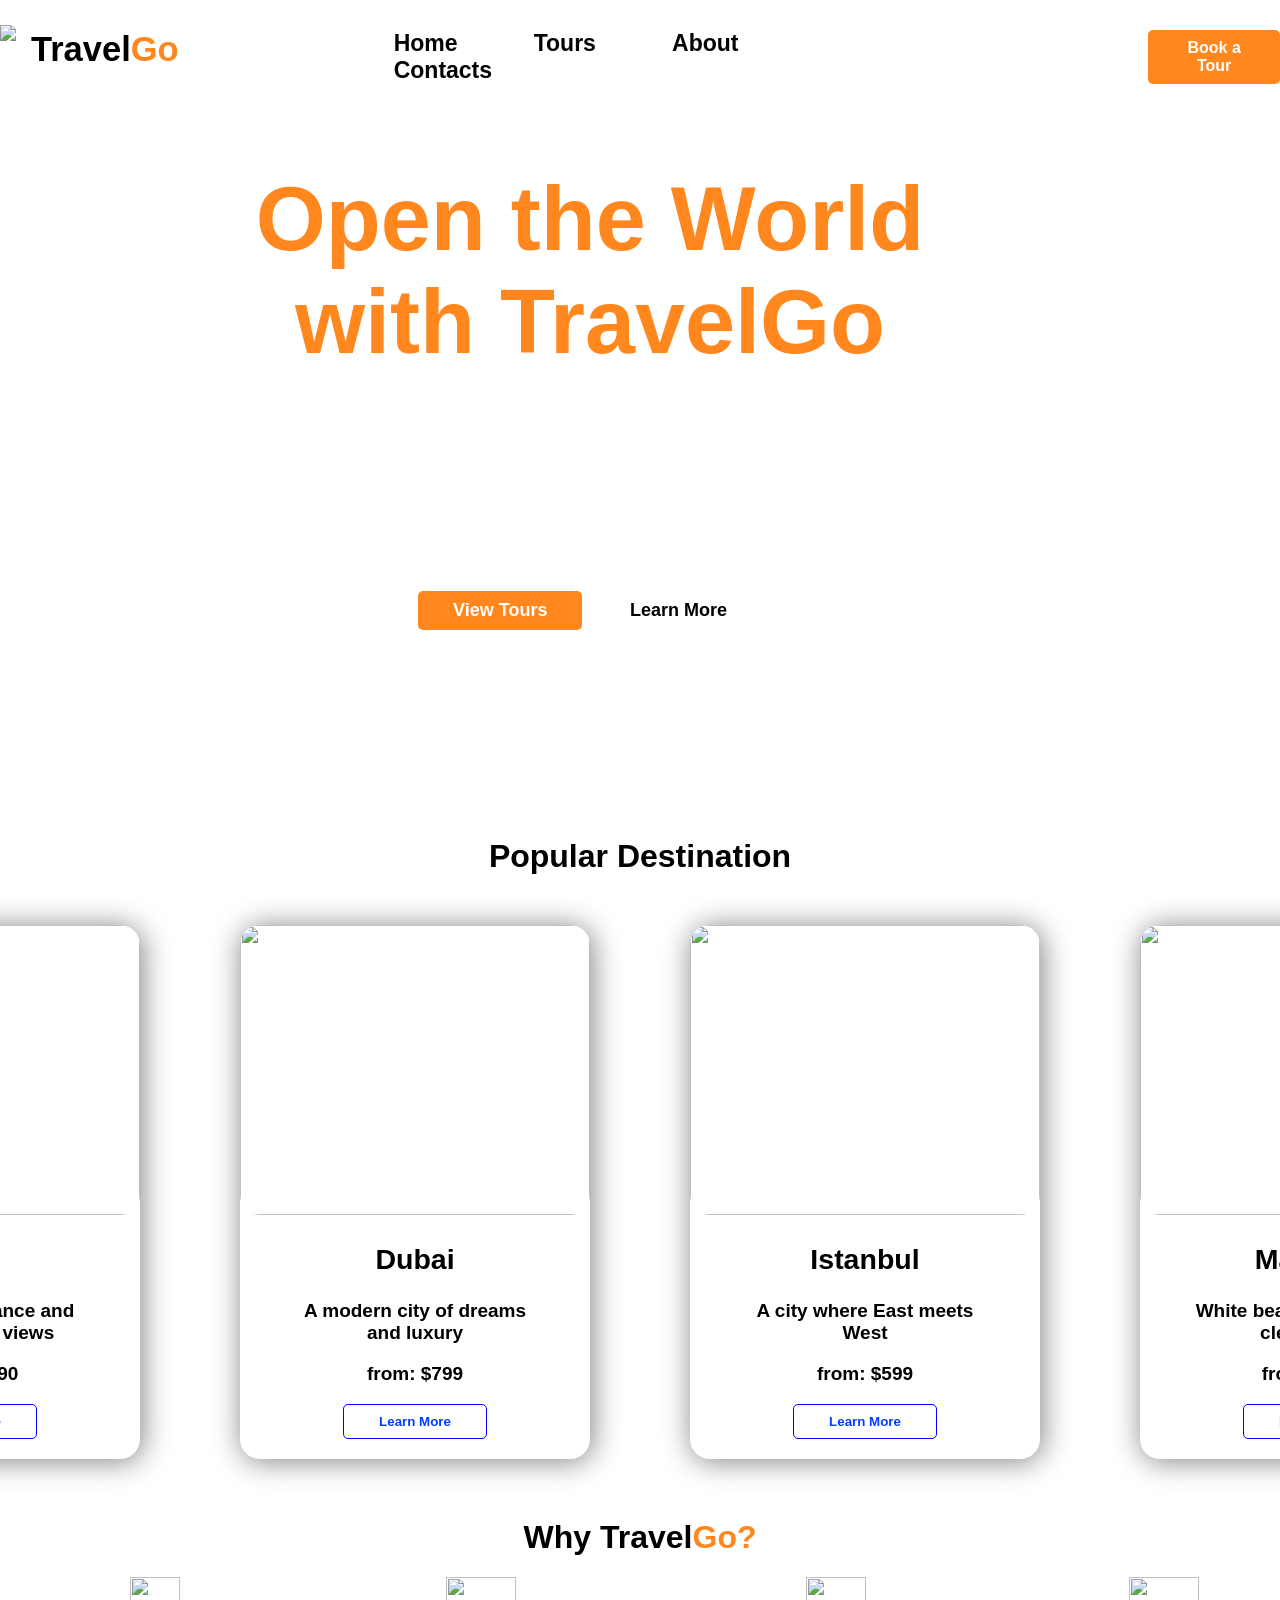
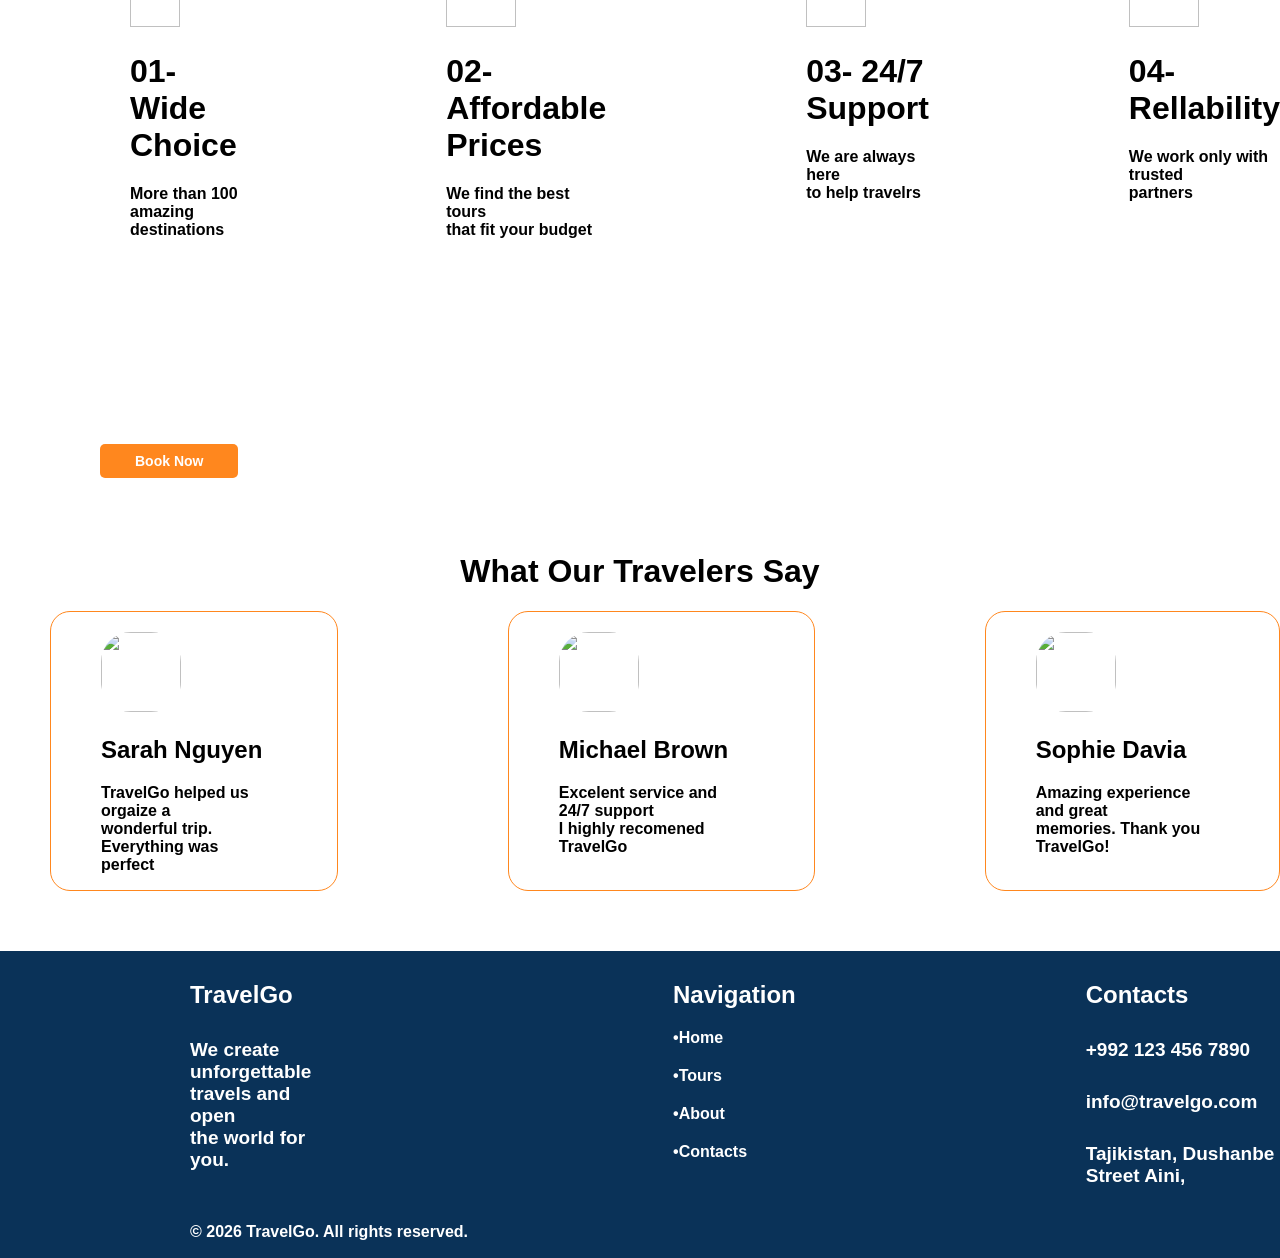
==== index.html @ 891a446d "Add files via upload" ====
<!DOCTYPE html>
<html lang="en">
<head>
    <meta charset="UTF-8">
    <meta name="viewport" content="width=device-width, initial-scale=1.0">
    <title>TravelGo</title>
    <link rel="stylesheet" href="style.css">
</head>
<body>
 <header>
     <div class="div1">
    <img src="images23/1-1.webp" width="40px"> 
    </div>
  <a href="index.html">
   <h2>Travel<span>Go</span></h2>
  </a>
  <div class="div2">
   <a href="index.html">Home</a>
   <a href="tours.html">Tours</a>
   <a href="about.html">About</a>
   <a href="contacts.html">Contacts</a>
   </div>
   <div>
    <a href="contacts.html">
 <button style="color: white;">Book a Tour</button>
</a>
</div>
 </header>
 <main>
  <div class="hero">
    
      <h1>Open the World<br> with Travel<span>Go</span></h1>
      <p>Lorem ipsum dolor sit amet consectetur,<br> adipisicingsit amet consesit<br> amet consectetur, adipisicingctetur,<br> adipisicing elit. In ut ei</p>
   <a href="tours.html">
      <button class="b1">View Tours</button>
    </a>
      <a href="about.html">
  <button class="b2">Learn More</button>
</a>
  </div>
 </main>
 <h1 style="text-align: center;">Popular Destination</h1>
 <div class="main1">
<div>
  <img src="images23/istockphoto-2211711751-612x612.jpg" >
  <h2>Paris</h2>
  <p>The city of romance and<br>unforgettable views</p>
  <p>from: $6590</p>
  <a href="tour.html">
  <button>Learn More</button>
  </a>
</div>
<div>
  <img src="images23/Burj_Khalifa_Tower.webp" >
  <h2>Dubai</h2>
  <p>A modern city of dreams<br>and luxury</p>
  <p>from: $799</p>
  <a href="tour.html">
  <button>Learn More</button>
  </a>
</div>
<div>
  <img src="images23/m_Istanbul_tv_destination_img_1_l_667_1000.avif" >
  <h2>Istanbul</h2>
  <p>A city where East meets<br>West</p>
  <p>from: $599</p>
  <a href="tour.html">
  <button>Learn More</button>
  </a>
</div>
<div>
  <img src="images23/Bodu-1170x878.jpg" >
  <h2>Maldives</h2>
  <p>White beaches and crystal<br>clear waters</p>
  <p>from: $1099</p>
  <a href="tour.html">
  <button>Learn More</button>
  </a>
</div>
 </div>
 <h1 style="text-align: center;">Why Travel<span>Go?</span></h1>
 <div class="card">
  <div>
    <img src="images23/af.webp" width="50px" height="50px">
  <h1>01- Wide Choice</h1>
  <p>More than 100 amazing<br> destinations</p>
  </div>
    <div>
    <img src="images23/price.webp" width="70px" height="50px">
  <h1>02- Affordable Prices</h1>
  <p>We find the best tours<br>that fit your budget</p>
  </div>
      <div>
    <img src="images23/headset.jpg" width="60px" height="50px">
  <h1>03- 24/7 Support</h1>
  <p>We are always here<br>to help travelrs</p>
  </div>
      <div>
    <img src="images23/zkkB8IIy.svg" width="70px" height="50px">
  <h1>04- Rellability</h1>
  <p>We work only with trusted<br>partners</p>
  </div>
 </div>
 <div class="div4">
  <h2>Dubai Tour</h2>
  <p>7 days / 6nights</p>
  <p>From $799</p>
  <button>Book Now</button>
 </div>
 <h1  style="text-align: center;">What Our Travelers Say</h1>
 <main class="people"> 
           <div class="per">
              <div>
              <img src="images23/front-view-business-woman-suit_23-2148603018.avif" width="80px" height="80px">
              <h2>Sarah Nguyen</h2>
              </div>
              <p>TravelGo helped us orgaize a<br>wonderful trip. Everything was<br>perfect</p>
           </div>
              <div  class="per">
              <div>
              <img src="images23/18ea5802-d34e-4fbb-91e2-99baebb2eac9_medium.webp" width="80px" height="80px">
              <h2>Michael Brown</h2>
              </div>
              <p>Excelent service and 24/7 support<br>I highly recomened TravelGo</p>
           </div>
              <div  class="per">
              <div>
              <img src="images23/hero-professional-headshot.webp" width="80px" height="80px">
              <h2>Sophie Davia</h2>
              </div>
              <p>Amazing experience and great<br>memories. Thank you TravelGo!</p>
           </div>
 </main>
 <footer>
    <div style="padding-left: 190px;">
    <h2>TravelGo</h2>
    <p>We create unforgettable<br>travels and open<br>the world for you.</p>
    </div>
    <div style="padding-left: 150px;">
        <h2>Navigation</h2>
         <a href="index.html">•Home</a>
   <a href="tours.html">•Tours</a>
   <a href="about.html">•About</a>
   <a href="contacts.html">•Contacts</a>
    </div>
    <div style="padding-left: 100px;">
        <h2>Contacts</h2>
        <p>+992 123 456 7890</p>
        <p>info@travelgo.com</p>
        <p>Tajikistan, Dushanbe Street Aini,</p>
    </div>
 </footer>
  <div class="div5">
    <p>&copy; 2026 TravelGo. All rights reserved.</p>
    </div>
</body>
</html>
---- style.css ----
header{
  display: flex;
  justify-content: center;
  gap: 15px;
}
body{
    font-family: "Nunito", sans-serif;
    font-weight: bold;
    margin: 0;
}
.div1{
    padding-top: 25px;
}
a{
 text-decoration: none;
 font-weight: bold;
 color: rgb(3, 3, 3);
}
header button{
  margin-top: 30px;
  padding: 9px 35px;
 border-radius: 5px;
  margin-left: 200px;
  border: none;
    font-size: 16px;
  font-weight: bold;
  background-color: rgb(255, 135, 30);
  transition: 0.4s ease-in-out;
}
header button:hover{
  background-color: orange;
  transform: translateY(-3px);
  border-radius: 10px;
}
header h2{
  margin-top: 0;
  margin-right: 200px;
  color: black;
}
header a{
  padding-top: 30px;
  font-size: 23px;
}
.div2 a{
  margin-right: 70px;  
}
.div2{
   padding-top: 30px;
  font-size: 22px;
}
.hero{
  background-image: url("/images23/photo-1642922835816-e2ac68db5c42.avif");
  background-position: center;
  background-repeat: no-repeat;
  background-size: cover;
  background-attachment: fixed;
  height: 670px;
  color:rgb(255, 135, 30);
  font-size: 45px;
  text-align: center;
  padding-right: 100px;
  padding-top: 10px;
}
main{
  margin-bottom: 60px;
}
span{
  color: rgb(255, 135, 30);
}
.b1{
  color: white;
  padding: 9px 35px;
  font-size: 18px;
 border-radius: 5px;
  border: none;
  font-weight: bold;
  background-color: rgb(255, 135, 30);
  transition: 0.4s ease-in-out;
}
.b1:hover{
  background-color: orange;
  transform: translateY(-3px);
  border-radius: 10px;
    box-shadow: 2px 5px 20px rgb(79, 79, 79);
}
.b2{
  background-color: white;
  color: white;
  padding: 9px 35px;
 border-radius: 5px;
  border: none;
   font-size: 18px;
  font-weight: bold;
  color: black;
  transition: 0.4s ease-in-out;
}
.b2:hover{
  background-color: rgb(248, 240, 198);
  transform: translateY(-3px);
  border-radius: 10px;
  box-shadow: 2px 5px 20px rgb(79, 79, 79);
}
.hero p{
  font-size: 25px;
  color: white;
}
.main1 div img{
  border-radius: 20px;
  width: 350px;
  height: 290px;
}
.main1 div button{
  color: rgb(3, 62, 254);
  padding: 9px 35px;
 border-radius: 5px;
  font-weight: bold;
  background-color: white;
  border: 1px solid blue;
  transition: 0.4s ease-in-out;
}
.main1 div button:hover{
  background-color: rgb(182, 205, 245);
  transform: translateY(-3px);
  border-radius: 10px;
}
.main1 div{
  border-radius: 20px;
  padding: 0px 0px 20px;
  box-shadow: 2px 2px 30px grey;
}
.main1{
  display: flex;
  text-align: center;
  font-size: 19px;
  justify-content:center ;
  margin-bottom: 60px;
  margin-top: 50px;
  gap: 100px;
}
.card{
  display: flex;
  margin-left: 130px;
  gap: 200px;
}
.div4{
    background-image: url("/images23/BURJ-KHALIFA-GALLERY4-1.webp");
    background-position: center;
  background-repeat: no-repeat;
  background-size: cover;
  background-attachment: fixed;
 height: 220px;
  color:rgb(255, 135, 30);
  text-align: left;
  margin-bottom: 50px;
  font-size: 22px;
  color: white;
}
.div4 p{
    margin-left: 100px;
}
.div4 h2{
    margin-left: 100px;
}
.div4 button{
    margin-left: 100px;
      color: white;
  padding: 9px 35px;
  font-size: 14px;
 border-radius: 5px;
  border: none;
  font-weight: bold;
  background-color: rgb(255, 135, 30);
  transition: 0.4s ease-in-out;
}
.div4 button:hover{
  background-color: orange;
  transform: translateY(-3px);
  border-radius: 10px;
    box-shadow: 2px 5px 20px rgb(79, 79, 79);
}
.people div img{
    border-radius: 30px;
}
.people div{
    margin-left: 50px;
}
.people p{
    margin-left: 50px;
}
.people{
    display: flex;
      justify-content: center;
      gap: 120px;
}
.per{
 border: 1px solid rgb(255, 135, 30) ;
 border-radius: 20px;
 padding: 20px 70px 0px 0px;
}

footer{
    display: flex;
    gap: 190px;
    background-color: rgb(10, 50, 88);
    color: white;
    padding-top: 10px;
    padding-bottom: 0;
}
footer a{
    display: flex;
    flex-direction: column;
     color: white;
     margin-top: 20px;
}
footer p{
    font-size: 19px;
    margin-top: 30px;
}
.div5{
    background-color: rgb(10, 50, 88);
    padding-top: 1px;
    padding-bottom: 1px;
    color: white;
    padding-left: 190px;
}
.tourimg{
    background-image: url("images23/б2с-24-1280x559.jpg");
    background-position: center;
  background-repeat: no-repeat;
  background-size: cover;
  background-attachment: fi;
    width: 2000px;
    height: 500px;
}
.main2{
    display: flex;
    gap: 280px;
    justify-content: center;
      margin-top: 50px;
}
.main2 button{
      color: white;
  padding: 9px 35px;
  font-size: 21px;
 border-radius: 5px;
  border: none;
  font-weight: bold;
  background-color: rgb(255, 135, 30);
  transition: 0.4s ease-in-out;
}
.main2 button:hover{
  background-color: orange;
  transform: translateY(-3px);
  border-radius: 10px;
    box-shadow: 2px 5px 20px rgb(79, 79, 79);
}
.main2 img{
    border-radius:20px;
    width: 700px;
    height: 500px;
}
.div10{
    background-color: #d3e8fc;
    padding: 20px 30px 10px;
    margin-top: 50px;
    border-radius: 20px;
}
.main3 div img{
  border-radius: 20px;
  width: 350px;
  height: 290px;
}
.main3 div button{
  color: rgb(3, 62, 254);
  padding: 9px 35px;
 border-radius: 5px;
  font-weight: bold;
  background-color: white;
  border: 1px solid blue;
  transition: 0.4s ease-in-out;
}
.main3 div button:hover{
  background-color: rgb(182, 205, 245);
  transform: translateY(-3px);
  border-radius: 10px;
}
.main3 div{
  border-radius: 20px;
  padding: 0px 0px 20px;
  box-shadow: 2px 2px 30px grey;
}
.main3{
  display: flex;
  flex-wrap: wrap;
  text-align: center;
  font-size: 19px;
  justify-content:center ;
  margin-bottom: 60px;
  margin-top: 50px;
  gap: 100px;
}
.main4{
  margin-top: 60px;
  margin-bottom: 60px;
  display: flex;
  margin-left: 50px;
  margin-right: 50px;
  gap: 130px;
  font-weight: bold;
  justify-content: center;
}
.main4 img{
  border-radius: 20px;
  width: 700px;
}
.main4 h2{
  font-size: 65px;
}
.main4 p{
  font-size: 25px;
}
.div8 img{
  border-radius: 100px;
  width: 140px;
  height: 110px;
}
.div8{
  font-weight: bold;
  display: flex;
flex-wrap: wrap;  
justify-content: center;
gap: 150px;
padding-bottom: 80px;
padding-top: 50px;
  background-color: rgb(204, 204, 204);
  
}
.div8 div{
box-shadow: 2px 6px 20px grey;
padding: 20px 40px;
border-radius: 20px;
font-size: 20px;
background-color: white;
}
.main9 .cont{
   font-family: 'Trebuchet MS', 'Lucida Sans Unicode', 'Lucida Grande', 'Lucida Sans', Arial, sans-serif;
}
input{
    padding: 13px 55px;
    margin-top: 20px;
    border-radius: 10px;
    border: none;
    box-shadow: 2px 5px 10px rgb(187, 186, 186) ;
    transition: 0.5s;
}
label{
    margin-right:22px;
    font-size: 19px;
}
input:focus{
    transform: translate(4px);
  box-shadow: 1px 2px 13px   rgb(255, 135, 30);
  border-radius: 16px;
}
.main9{
    display: flex;
    justify-content: center;
  gap: 200px;
   margin-top: 35px;
  margin-bottom: 60px;
  font-weight: bold;
}
.main9 img{
    border-radius: 30px;
     margin-top: 35px;
}
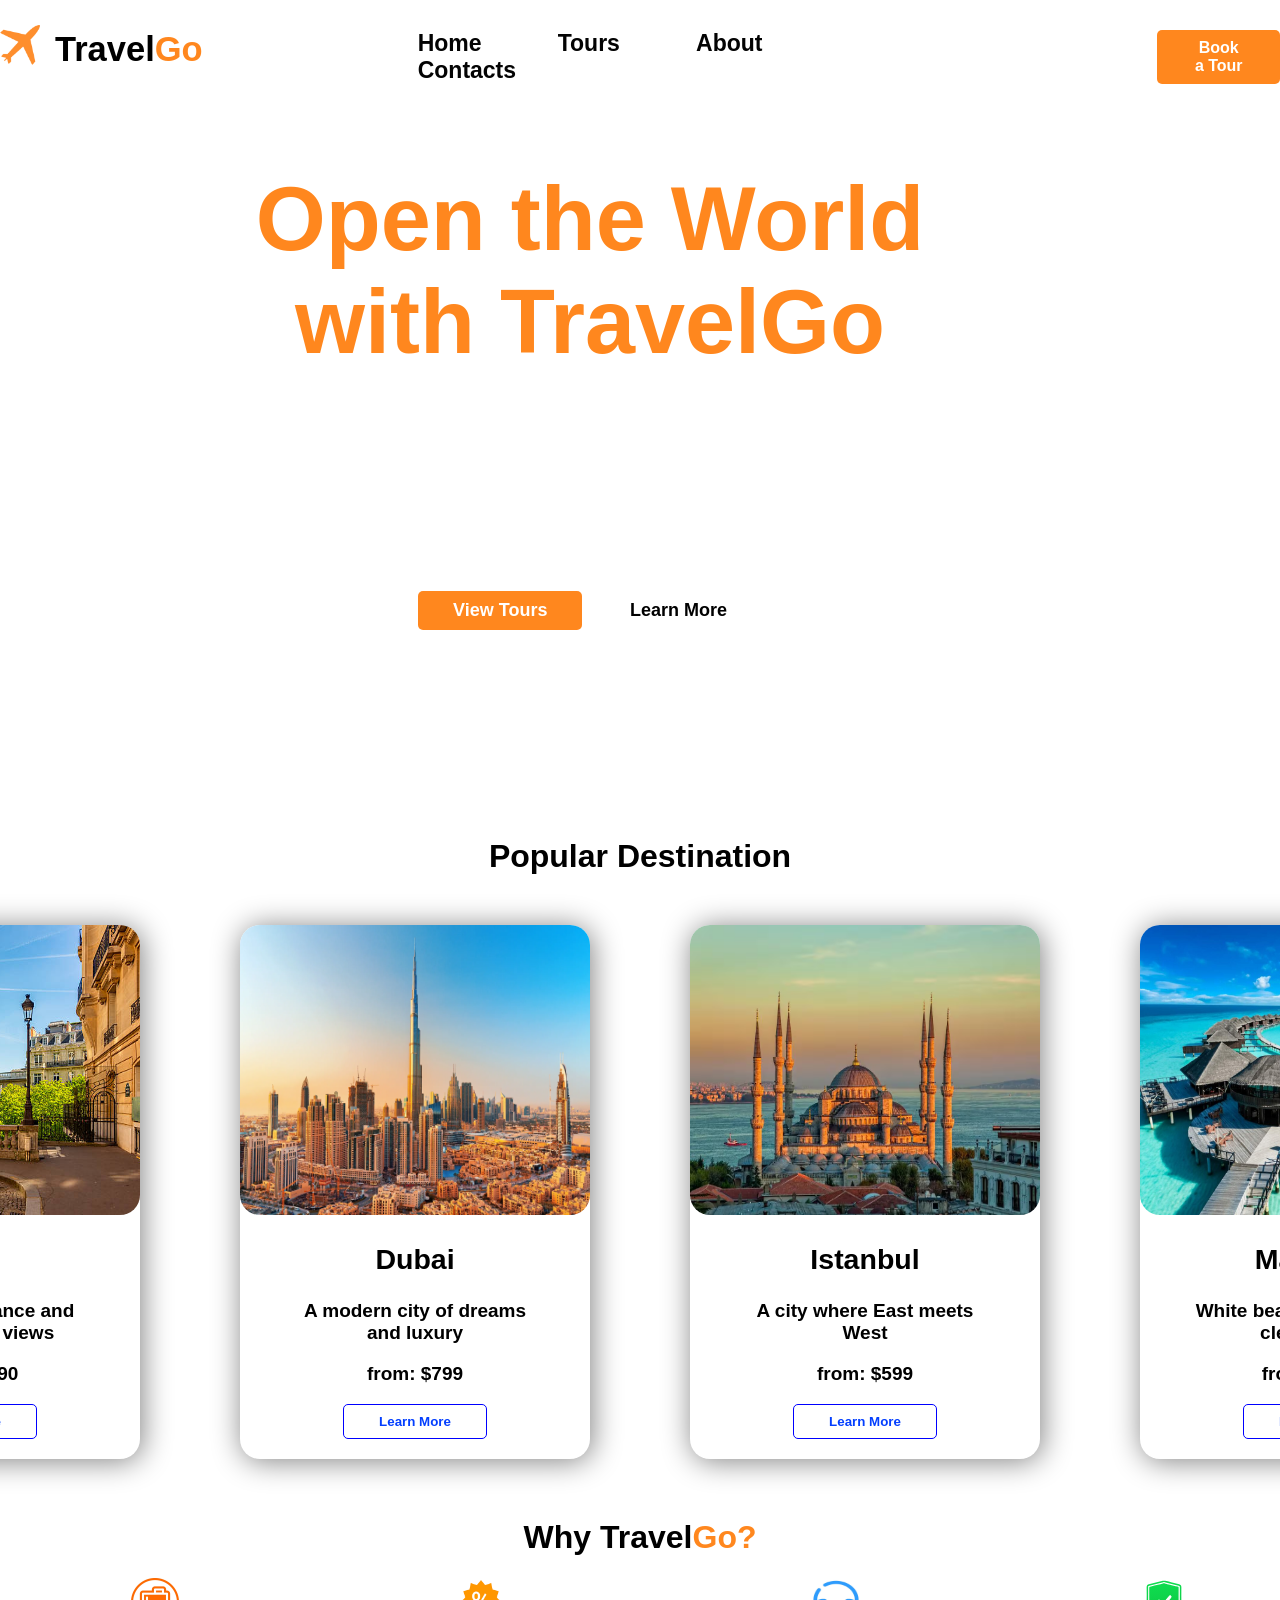
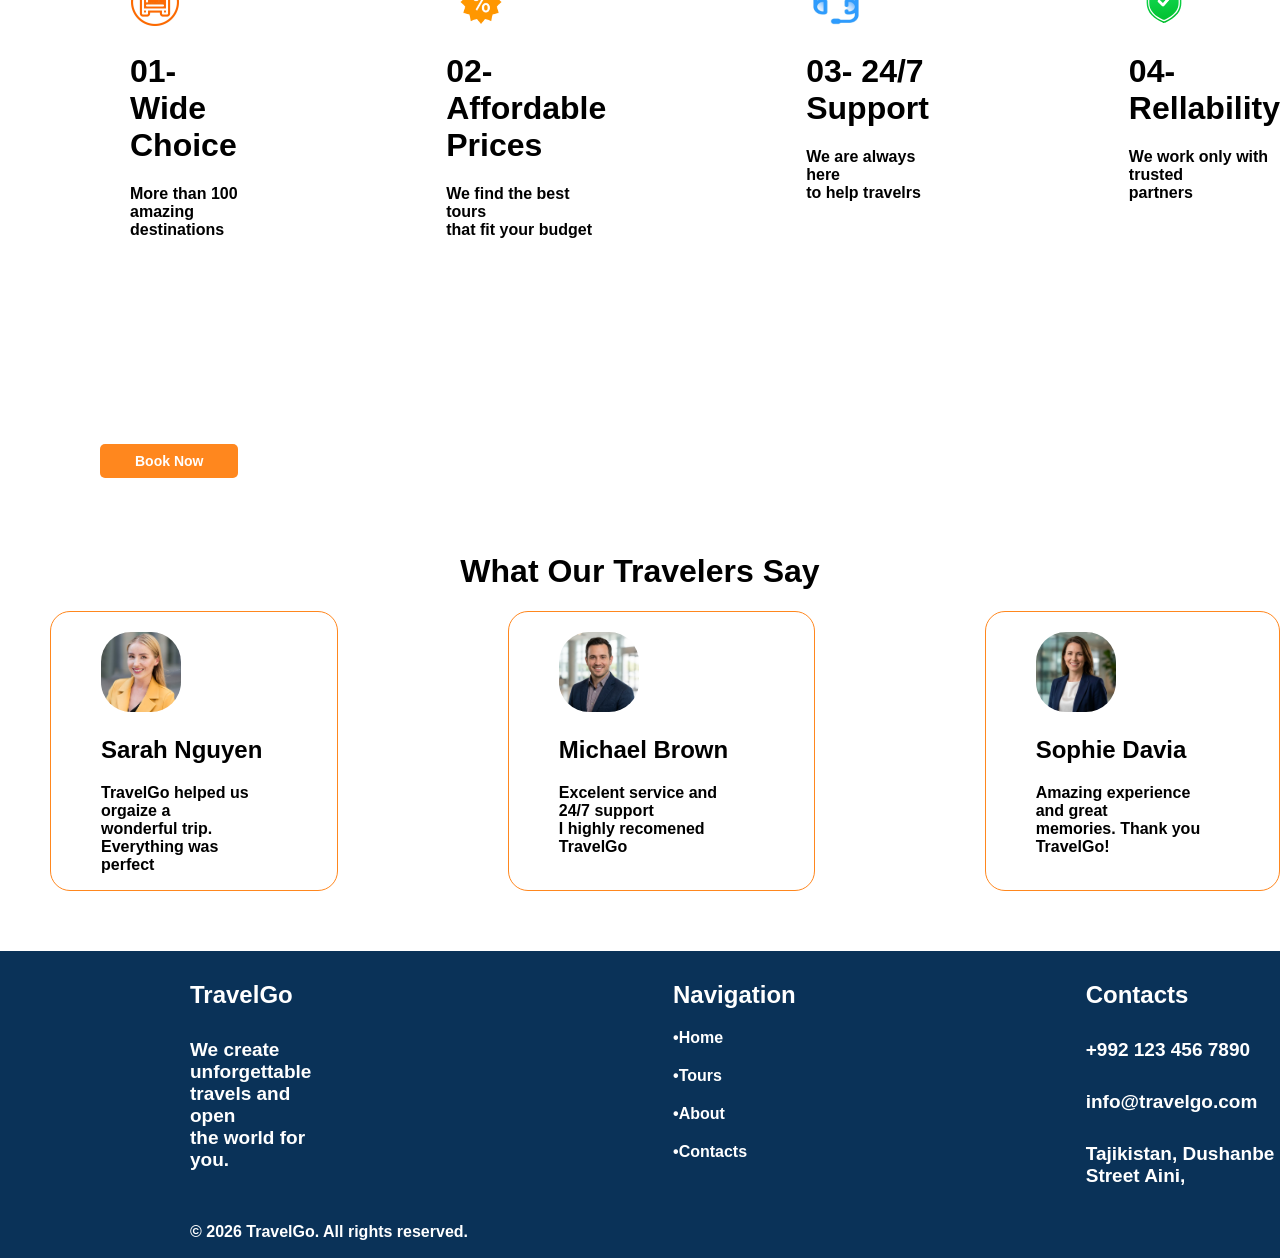
==== commit 101b20fd: "Update index.html" ====
--- a/index.html
+++ b/index.html
@@ -9,7 +9,7 @@
 <body>
  <header>
      <div class="div1">
-    <img src="images23/1-1.webp" width="40px"> 
+    <img src="1-1.webp" width="40px"> 
     </div>
   <a href="index.html">
    <h2>Travel<span>Go</span></h2>
@@ -42,7 +42,7 @@
  <h1 style="text-align: center;">Popular Destination</h1>
  <div class="main1">
 <div>
-  <img src="images23/istockphoto-2211711751-612x612.jpg" >
+  <img src="istockphoto-2211711751-612x612.jpg" >
   <h2>Paris</h2>
   <p>The city of romance and<br>unforgettable views</p>
   <p>from: $6590</p>
@@ -51,7 +51,7 @@
   </a>
 </div>
 <div>
-  <img src="images23/Burj_Khalifa_Tower.webp" >
+  <img src="Burj_Khalifa_Tower.webp" >
   <h2>Dubai</h2>
   <p>A modern city of dreams<br>and luxury</p>
   <p>from: $799</p>
@@ -60,7 +60,7 @@
   </a>
 </div>
 <div>
-  <img src="images23/m_Istanbul_tv_destination_img_1_l_667_1000.avif" >
+  <img src="m_Istanbul_tv_destination_img_1_l_667_1000.avif" >
   <h2>Istanbul</h2>
   <p>A city where East meets<br>West</p>
   <p>from: $599</p>
@@ -69,7 +69,7 @@
   </a>
 </div>
 <div>
-  <img src="images23/Bodu-1170x878.jpg" >
+  <img src="Bodu-1170x878.jpg" >
   <h2>Maldives</h2>
   <p>White beaches and crystal<br>clear waters</p>
   <p>from: $1099</p>
@@ -81,22 +81,22 @@
  <h1 style="text-align: center;">Why Travel<span>Go?</span></h1>
  <div class="card">
   <div>
-    <img src="images23/af.webp" width="50px" height="50px">
+    <img src="af.webp" width="50px" height="50px">
   <h1>01- Wide Choice</h1>
   <p>More than 100 amazing<br> destinations</p>
   </div>
     <div>
-    <img src="images23/price.webp" width="70px" height="50px">
+    <img src="price.webp" width="70px" height="50px">
   <h1>02- Affordable Prices</h1>
   <p>We find the best tours<br>that fit your budget</p>
   </div>
       <div>
-    <img src="images23/headset.jpg" width="60px" height="50px">
+    <img src="headset.jpg" width="60px" height="50px">
   <h1>03- 24/7 Support</h1>
   <p>We are always here<br>to help travelrs</p>
   </div>
       <div>
-    <img src="images23/zkkB8IIy.svg" width="70px" height="50px">
+    <img src="zkkB8IIy.svg" width="70px" height="50px">
   <h1>04- Rellability</h1>
   <p>We work only with trusted<br>partners</p>
   </div>
@@ -111,21 +111,21 @@
  <main class="people"> 
            <div class="per">
               <div>
-              <img src="images23/front-view-business-woman-suit_23-2148603018.avif" width="80px" height="80px">
+              <img src="front-view-business-woman-suit_23-2148603018.avif" width="80px" height="80px">
               <h2>Sarah Nguyen</h2>
               </div>
               <p>TravelGo helped us orgaize a<br>wonderful trip. Everything was<br>perfect</p>
            </div>
               <div  class="per">
               <div>
-              <img src="images23/18ea5802-d34e-4fbb-91e2-99baebb2eac9_medium.webp" width="80px" height="80px">
+              <img src="18ea5802-d34e-4fbb-91e2-99baebb2eac9_medium.webp" width="80px" height="80px">
               <h2>Michael Brown</h2>
               </div>
               <p>Excelent service and 24/7 support<br>I highly recomened TravelGo</p>
            </div>
               <div  class="per">
               <div>
-              <img src="images23/hero-professional-headshot.webp" width="80px" height="80px">
+              <img src="hero-professional-headshot.webp" width="80px" height="80px">
               <h2>Sophie Davia</h2>
               </div>
               <p>Amazing experience and great<br>memories. Thank you TravelGo!</p>
@@ -154,4 +154,4 @@
     <p>&copy; 2026 TravelGo. All rights reserved.</p>
     </div>
 </body>
-</html>+</html>
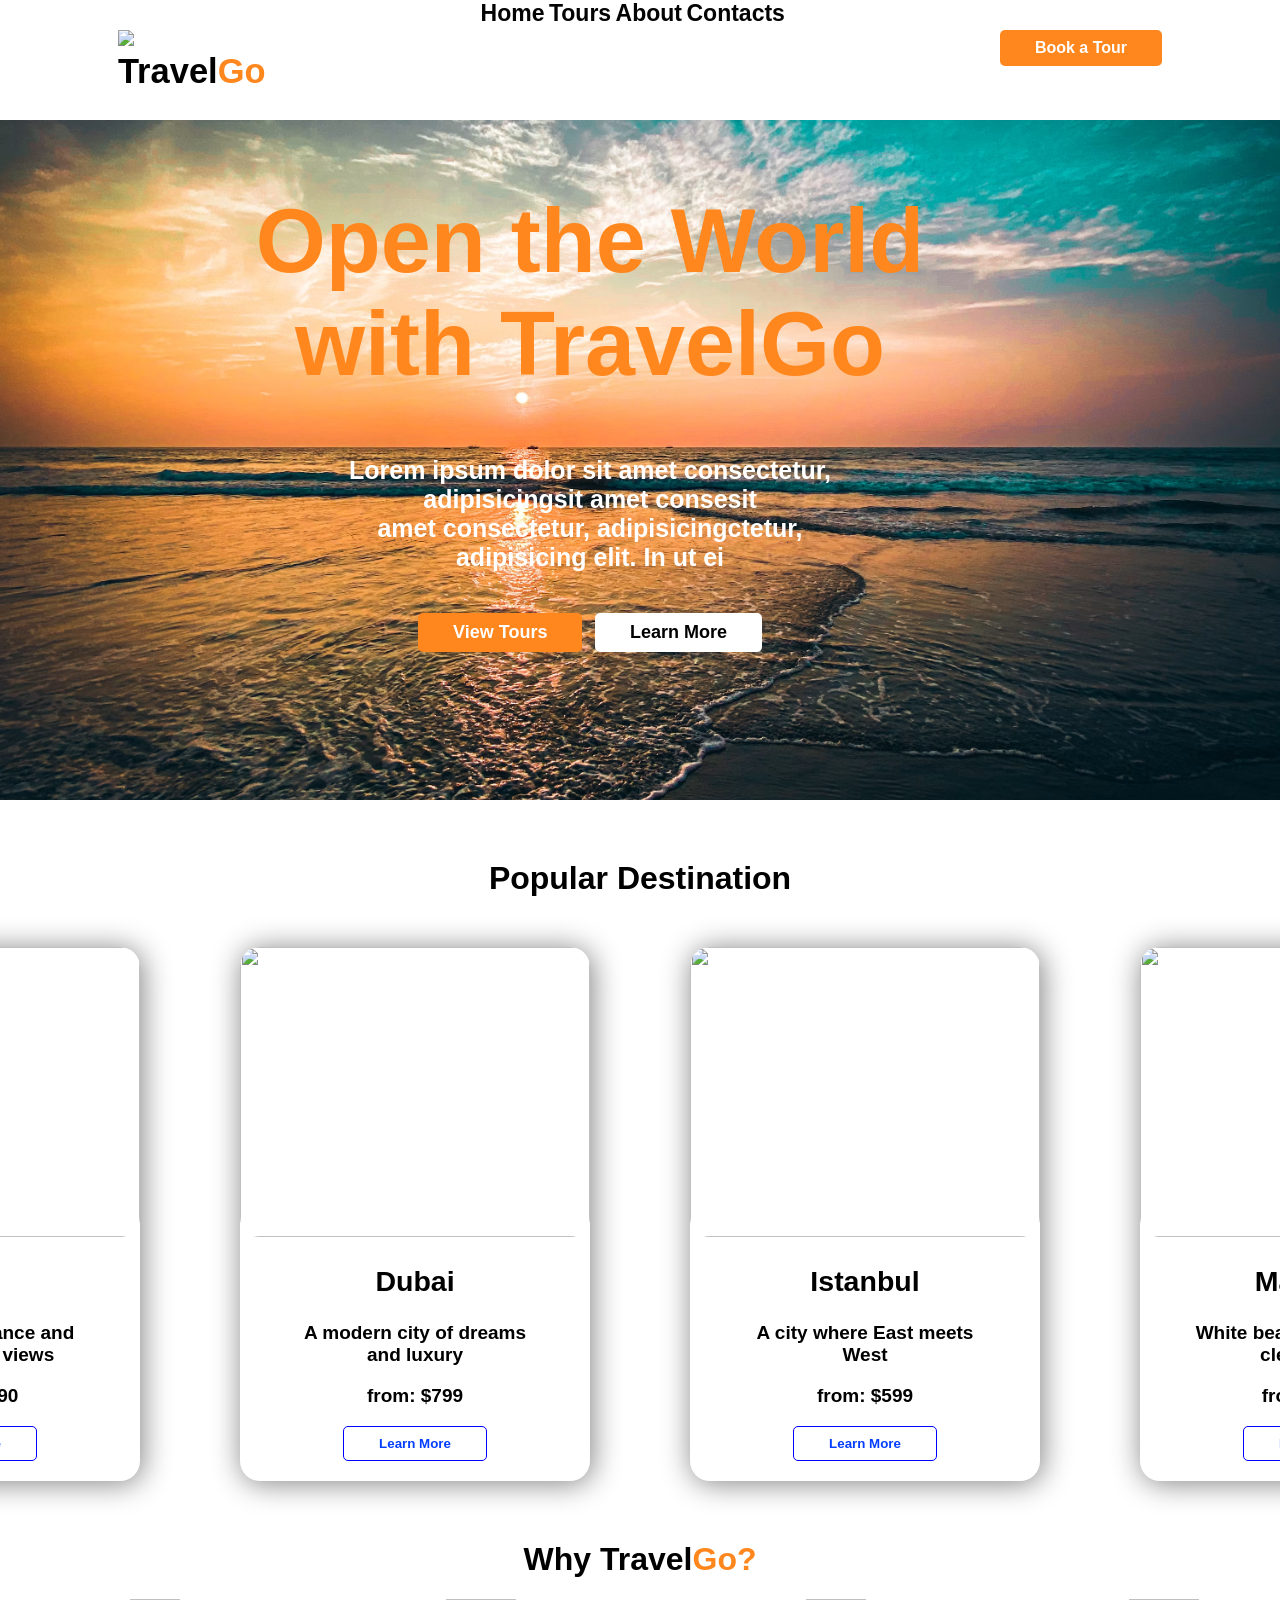
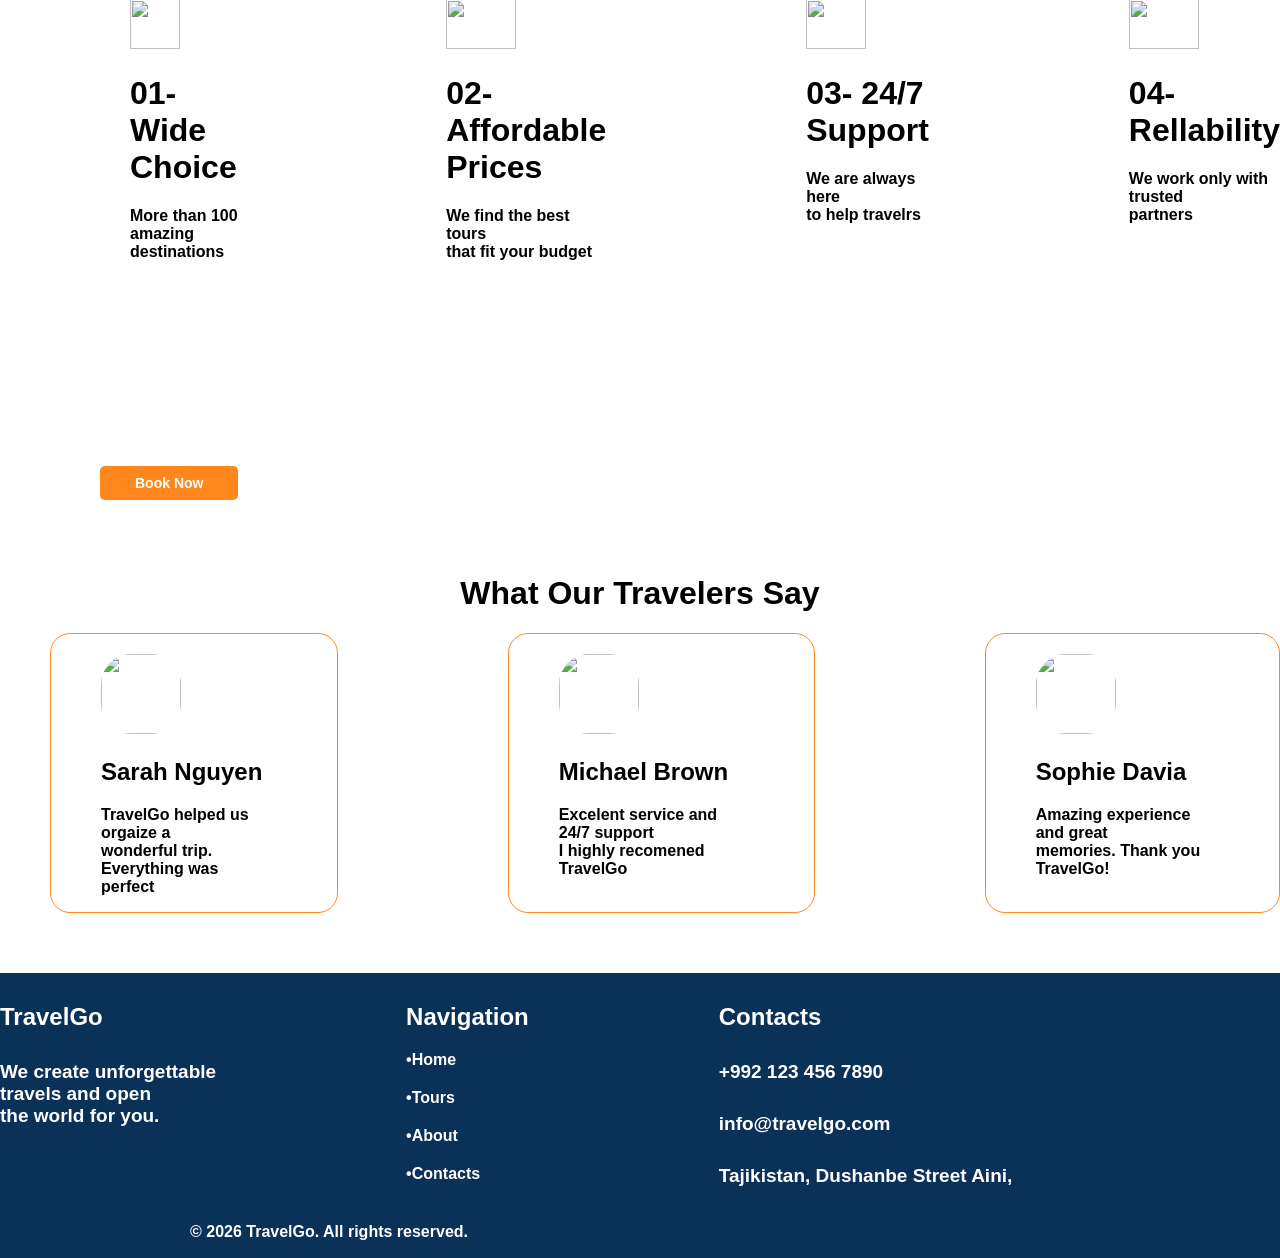
==== commit e2b0bbf4: "Update index.html" ====
--- a/index.html
+++ b/index.html
@@ -9,17 +9,19 @@
 <body>
  <header>
      <div class="div1">
-    <img src="1-1.webp" width="40px"> 
-    </div>
-  <a href="index.html">
+      <a href="index.html">
+    <img src="images23/1-1.webp" width="40px"> 
+
+
    <h2>Travel<span>Go</span></h2>
   </a>
-  <div class="div2">
+  </div>
+  <nav class="nav">
    <a href="index.html">Home</a>
    <a href="tours.html">Tours</a>
    <a href="about.html">About</a>
    <a href="contacts.html">Contacts</a>
-   </div>
+  </nav>
    <div>
     <a href="contacts.html">
  <button style="color: white;">Book a Tour</button>
@@ -42,7 +44,7 @@
  <h1 style="text-align: center;">Popular Destination</h1>
  <div class="main1">
 <div>
-  <img src="istockphoto-2211711751-612x612.jpg" >
+  <img src="images23/istockphoto-2211711751-612x612.jpg" >
   <h2>Paris</h2>
   <p>The city of romance and<br>unforgettable views</p>
   <p>from: $6590</p>
@@ -51,7 +53,7 @@
   </a>
 </div>
 <div>
-  <img src="Burj_Khalifa_Tower.webp" >
+  <img src="images23/Burj_Khalifa_Tower.webp" >
   <h2>Dubai</h2>
   <p>A modern city of dreams<br>and luxury</p>
   <p>from: $799</p>
@@ -60,7 +62,7 @@
   </a>
 </div>
 <div>
-  <img src="m_Istanbul_tv_destination_img_1_l_667_1000.avif" >
+  <img src="images23/m_Istanbul_tv_destination_img_1_l_667_1000.avif" >
   <h2>Istanbul</h2>
   <p>A city where East meets<br>West</p>
   <p>from: $599</p>
@@ -69,7 +71,7 @@
   </a>
 </div>
 <div>
-  <img src="Bodu-1170x878.jpg" >
+  <img src="images23/Bodu-1170x878.jpg" >
   <h2>Maldives</h2>
   <p>White beaches and crystal<br>clear waters</p>
   <p>from: $1099</p>
@@ -81,22 +83,22 @@
  <h1 style="text-align: center;">Why Travel<span>Go?</span></h1>
  <div class="card">
   <div>
-    <img src="af.webp" width="50px" height="50px">
+    <img src="images23/af.webp" width="50px" height="50px">
   <h1>01- Wide Choice</h1>
   <p>More than 100 amazing<br> destinations</p>
   </div>
     <div>
-    <img src="price.webp" width="70px" height="50px">
+    <img src="images23/price.webp" width="70px" height="50px">
   <h1>02- Affordable Prices</h1>
   <p>We find the best tours<br>that fit your budget</p>
   </div>
       <div>
-    <img src="headset.jpg" width="60px" height="50px">
+    <img src="images23/headset.jpg" width="60px" height="50px">
   <h1>03- 24/7 Support</h1>
   <p>We are always here<br>to help travelrs</p>
   </div>
       <div>
-    <img src="zkkB8IIy.svg" width="70px" height="50px">
+    <img src="images23/zkkB8IIy.svg" width="70px" height="50px">
   <h1>04- Rellability</h1>
   <p>We work only with trusted<br>partners</p>
   </div>
@@ -111,39 +113,39 @@
  <main class="people"> 
            <div class="per">
               <div>
-              <img src="front-view-business-woman-suit_23-2148603018.avif" width="80px" height="80px">
+              <img src="images23/front-view-business-woman-suit_23-2148603018.avif" width="80px" height="80px">
               <h2>Sarah Nguyen</h2>
               </div>
               <p>TravelGo helped us orgaize a<br>wonderful trip. Everything was<br>perfect</p>
            </div>
               <div  class="per">
               <div>
-              <img src="18ea5802-d34e-4fbb-91e2-99baebb2eac9_medium.webp" width="80px" height="80px">
+              <img src="images23/18ea5802-d34e-4fbb-91e2-99baebb2eac9_medium.webp" width="80px" height="80px">
               <h2>Michael Brown</h2>
               </div>
               <p>Excelent service and 24/7 support<br>I highly recomened TravelGo</p>
            </div>
               <div  class="per">
               <div>
-              <img src="hero-professional-headshot.webp" width="80px" height="80px">
+              <img src="images23/hero-professional-headshot.webp" width="80px" height="80px">
               <h2>Sophie Davia</h2>
               </div>
               <p>Amazing experience and great<br>memories. Thank you TravelGo!</p>
            </div>
  </main>
  <footer>
-    <div style="padding-left: 190px;">
+    <div>
     <h2>TravelGo</h2>
     <p>We create unforgettable<br>travels and open<br>the world for you.</p>
     </div>
-    <div style="padding-left: 150px;">
+    <div >
         <h2>Navigation</h2>
          <a href="index.html">•Home</a>
    <a href="tours.html">•Tours</a>
    <a href="about.html">•About</a>
    <a href="contacts.html">•Contacts</a>
     </div>
-    <div style="padding-left: 100px;">
+    <div >
         <h2>Contacts</h2>
         <p>+992 123 456 7890</p>
         <p>info@travelgo.com</p>
--- a/style.css
+++ b/style.css
@@ -49,7 +49,7 @@
   font-size: 22px;
 }
 .hero{
-  background-image: url("/images23/photo-1642922835816-e2ac68db5c42.avif");
+  background-image: url("photo-1642922835816-e2ac68db5c42.avif");
   background-position: center;
   background-repeat: no-repeat;
   background-size: cover;
@@ -143,7 +143,7 @@
   gap: 200px;
 }
 .div4{
-    background-image: url("/images23/BURJ-KHALIFA-GALLERY4-1.webp");
+    background-image: url("BURJ-KHALIFA-GALLERY4-1.webp");
     background-position: center;
   background-repeat: no-repeat;
   background-size: cover;
@@ -224,7 +224,7 @@
     padding-left: 190px;
 }
 .tourimg{
-    background-image: url("images23/б2с-24-1280x559.jpg");
+    background-image: url("б2с-24-1280x559.jpg");
     background-position: center;
   background-repeat: no-repeat;
   background-size: cover;
@@ -373,4 +373,4 @@
 .main9 img{
     border-radius: 30px;
      margin-top: 35px;
-}+}
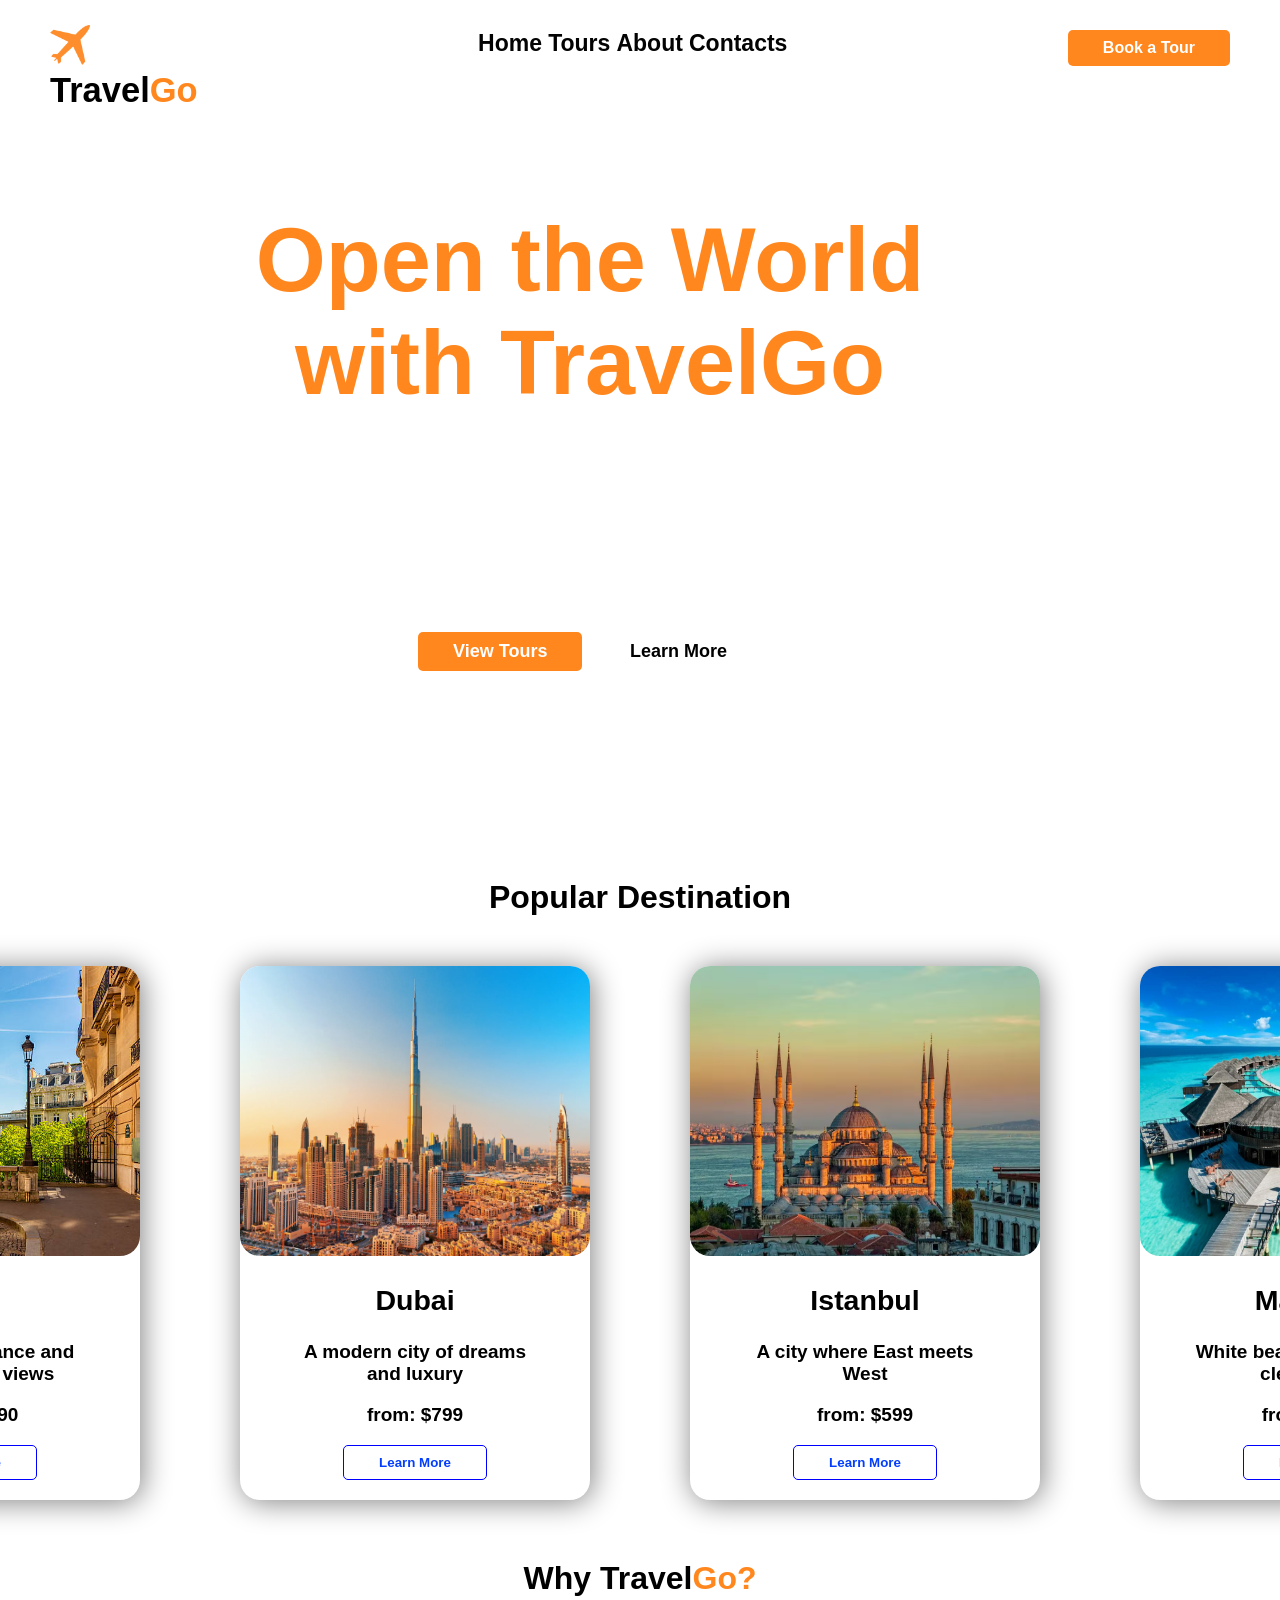
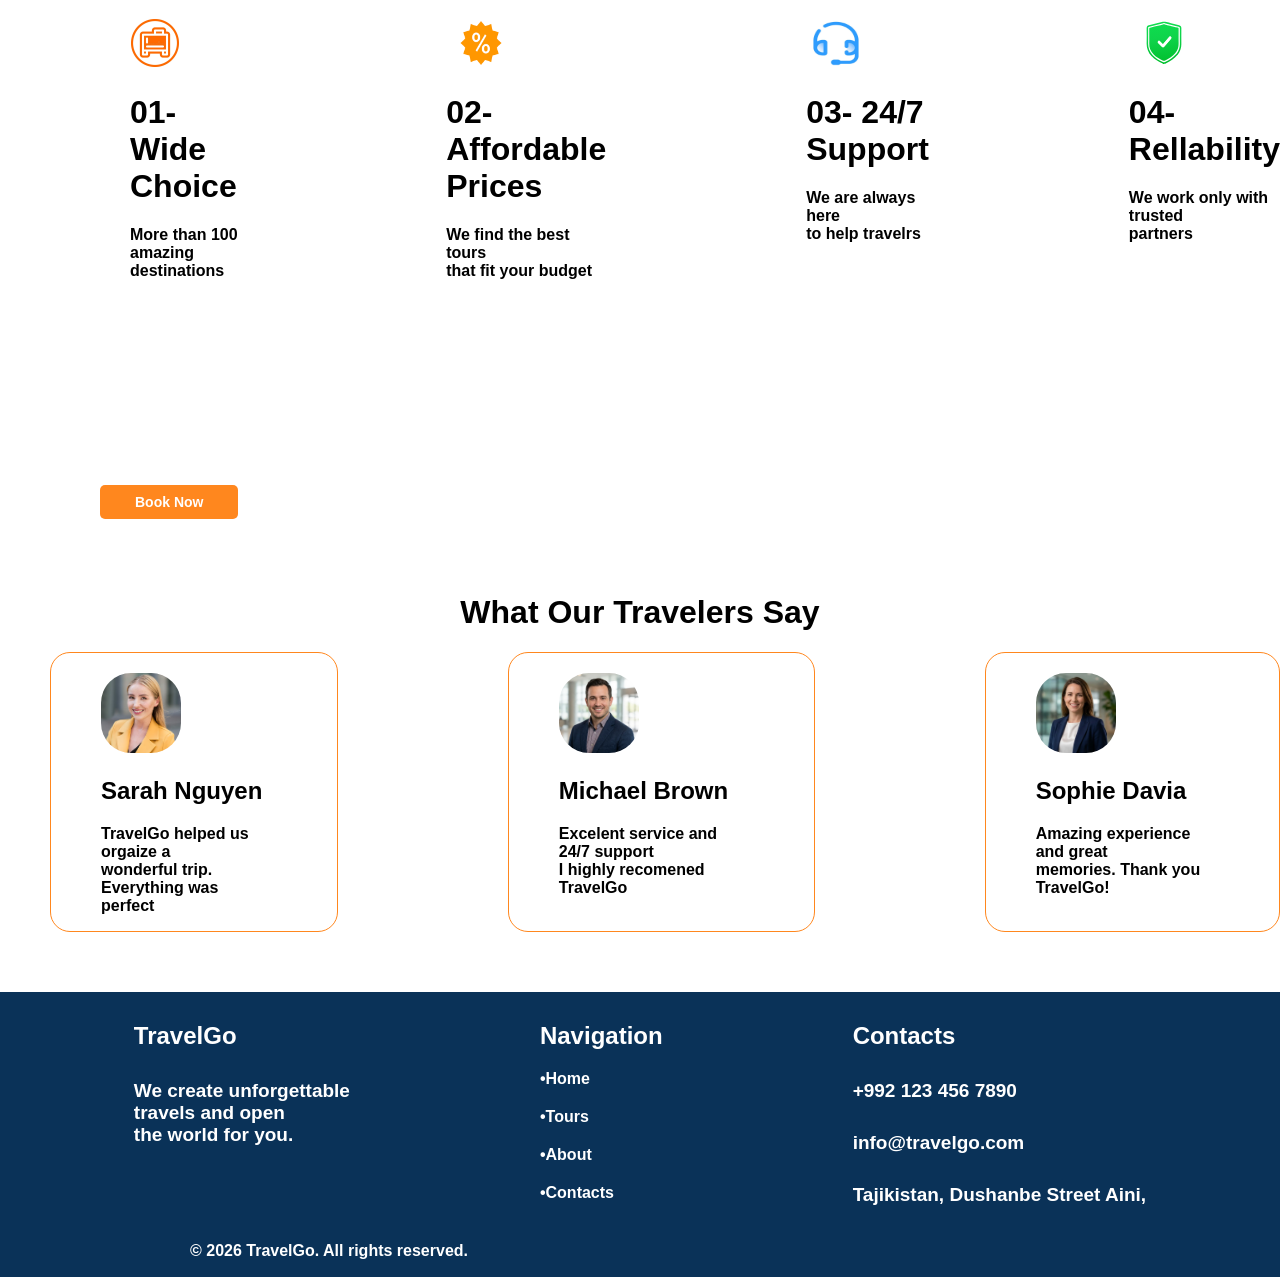
==== commit bc887d59: "Update index.html" ====
--- a/index.html
+++ b/index.html
@@ -10,7 +10,7 @@
  <header>
      <div class="div1">
       <a href="index.html">
-    <img src="images23/1-1.webp" width="40px"> 
+    <img src="1-1.webp" width="40px"> 
 
 
    <h2>Travel<span>Go</span></h2>
@@ -44,7 +44,7 @@
  <h1 style="text-align: center;">Popular Destination</h1>
  <div class="main1">
 <div>
-  <img src="images23/istockphoto-2211711751-612x612.jpg" >
+  <img src="istockphoto-2211711751-612x612.jpg" >
   <h2>Paris</h2>
   <p>The city of romance and<br>unforgettable views</p>
   <p>from: $6590</p>
@@ -53,7 +53,7 @@
   </a>
 </div>
 <div>
-  <img src="images23/Burj_Khalifa_Tower.webp" >
+  <img src="Burj_Khalifa_Tower.webp" >
   <h2>Dubai</h2>
   <p>A modern city of dreams<br>and luxury</p>
   <p>from: $799</p>
@@ -62,7 +62,7 @@
   </a>
 </div>
 <div>
-  <img src="images23/m_Istanbul_tv_destination_img_1_l_667_1000.avif" >
+  <img src="m_Istanbul_tv_destination_img_1_l_667_1000.avif" >
   <h2>Istanbul</h2>
   <p>A city where East meets<br>West</p>
   <p>from: $599</p>
@@ -71,7 +71,7 @@
   </a>
 </div>
 <div>
-  <img src="images23/Bodu-1170x878.jpg" >
+  <img src="Bodu-1170x878.jpg" >
   <h2>Maldives</h2>
   <p>White beaches and crystal<br>clear waters</p>
   <p>from: $1099</p>
@@ -83,22 +83,22 @@
  <h1 style="text-align: center;">Why Travel<span>Go?</span></h1>
  <div class="card">
   <div>
-    <img src="images23/af.webp" width="50px" height="50px">
+    <img src="af.webp" width="50px" height="50px">
   <h1>01- Wide Choice</h1>
   <p>More than 100 amazing<br> destinations</p>
   </div>
     <div>
-    <img src="images23/price.webp" width="70px" height="50px">
+    <img src="price.webp" width="70px" height="50px">
   <h1>02- Affordable Prices</h1>
   <p>We find the best tours<br>that fit your budget</p>
   </div>
       <div>
-    <img src="images23/headset.jpg" width="60px" height="50px">
+    <img src="headset.jpg" width="60px" height="50px">
   <h1>03- 24/7 Support</h1>
   <p>We are always here<br>to help travelrs</p>
   </div>
       <div>
-    <img src="images23/zkkB8IIy.svg" width="70px" height="50px">
+    <img src="zkkB8IIy.svg" width="70px" height="50px">
   <h1>04- Rellability</h1>
   <p>We work only with trusted<br>partners</p>
   </div>
@@ -113,21 +113,21 @@
  <main class="people"> 
            <div class="per">
               <div>
-              <img src="images23/front-view-business-woman-suit_23-2148603018.avif" width="80px" height="80px">
+              <img src="front-view-business-woman-suit_23-2148603018.avif" width="80px" height="80px">
               <h2>Sarah Nguyen</h2>
               </div>
               <p>TravelGo helped us orgaize a<br>wonderful trip. Everything was<br>perfect</p>
            </div>
               <div  class="per">
               <div>
-              <img src="images23/18ea5802-d34e-4fbb-91e2-99baebb2eac9_medium.webp" width="80px" height="80px">
+              <img src="18ea5802-d34e-4fbb-91e2-99baebb2eac9_medium.webp" width="80px" height="80px">
               <h2>Michael Brown</h2>
               </div>
               <p>Excelent service and 24/7 support<br>I highly recomened TravelGo</p>
            </div>
               <div  class="per">
               <div>
-              <img src="images23/hero-professional-headshot.webp" width="80px" height="80px">
+              <img src="hero-professional-headshot.webp" width="80px" height="80px">
               <h2>Sophie Davia</h2>
               </div>
               <p>Amazing experience and great<br>memories. Thank you TravelGo!</p>
--- a/style.css
+++ b/style.css
@@ -1,7 +1,9 @@
 header{
   display: flex;
-  justify-content: center;
-  gap: 15px;
+  justify-content: space-between; 
+  gap: 5px;
+  margin-left: 50px;
+  margin-right: 50px;
 }
 body{
     font-family: "Nunito", sans-serif;
@@ -20,7 +22,6 @@
   margin-top: 30px;
   padding: 9px 35px;
  border-radius: 5px;
-  margin-left: 200px;
   border: none;
     font-size: 16px;
   font-weight: bold;
@@ -34,22 +35,21 @@
 }
 header h2{
   margin-top: 0;
-  margin-right: 200px;
   color: black;
 }
 header a{
   padding-top: 30px;
   font-size: 23px;
 }
-.div2 a{
-  margin-right: 70px;  
-}
-.div2{
+.nav {
+   gap: 10px;
+}
+.nav{
    padding-top: 30px;
   font-size: 22px;
 }
 .hero{
-  background-image: url("photo-1642922835816-e2ac68db5c42.avif");
+  background-image: url("/images23/photo-1642922835816-e2ac68db5c42.avif");
   background-position: center;
   background-repeat: no-repeat;
   background-size: cover;
@@ -136,6 +136,7 @@
   margin-bottom: 60px;
   margin-top: 50px;
   gap: 100px;
+   flex: 1 1 200px;
 }
 .card{
   display: flex;
@@ -143,7 +144,7 @@
   gap: 200px;
 }
 .div4{
-    background-image: url("BURJ-KHALIFA-GALLERY4-1.webp");
+    background-image: url("/images23/BURJ-KHALIFA-GALLERY4-1.webp");
     background-position: center;
   background-repeat: no-repeat;
   background-size: cover;
@@ -200,6 +201,7 @@
 
 footer{
     display: flex;
+    justify-content: center;
     gap: 190px;
     background-color: rgb(10, 50, 88);
     color: white;
@@ -224,7 +226,7 @@
     padding-left: 190px;
 }
 .tourimg{
-    background-image: url("б2с-24-1280x559.jpg");
+    background-image: url("images23/б2с-24-1280x559.jpg");
     background-position: center;
   background-repeat: no-repeat;
   background-size: cover;
@@ -374,3 +376,218 @@
     border-radius: 30px;
      margin-top: 35px;
 }
+@media(max-width:390px){
+      header{
+        flex-direction: column;
+        margin: 10px;
+        text-align: center;
+        padding: 0;
+        padding-top: 0;
+      }
+      body{
+        font-size: 18px;
+      }
+      .hero{
+        margin: 0;
+        padding: 0;
+        font-size: 30px;
+      }
+      .hero button{
+         font-size: 15px;
+      }
+      .nav{
+        display: none;
+      }
+      header button{
+        display: none;
+      }
+      .main1{
+        flex-wrap: wrap;
+      }
+      .card{
+        flex-wrap: wrap;
+        justify-content: center;
+        align-items: center;
+        margin: 10px;
+        gap: 5px;
+        text-align: center;
+      }
+      .div4{
+        margin: 0;
+      }
+      .people{
+        flex-wrap: wrap;
+        margin: 10px;
+        justify-content: center;
+        padding: 0;
+        align-items: center;
+        gap: 8px;
+            font-size: 10px;
+      }
+      .per{
+        margin: 0;
+        padding: 10px;
+        
+      }
+      footer{
+        flex-direction: column;
+        margin: 0;
+        padding: 10px;
+        text-align: left;
+        padding-top: 0;
+        gap: 5px;
+      }
+      .div5{
+        text-align: left;
+        padding: 10px;
+      }
+      .people div{
+        margin-left: 0;
+         width: 58%;
+         font-size: 10px;
+        height: 80%;
+      }
+}
+@media (max-width: 767px){
+     header{
+        flex-direction: column;
+        margin: 10px;
+        text-align: center;
+        padding: 0;
+        padding-top: 0;
+      }
+      body{
+        font-size: 18px;
+      }
+      .hero{
+        margin: 0;
+        padding: 0;
+        font-size: 30px;
+      }
+      .hero button{
+         font-size: 15px;
+      }
+      .nav{
+        display: none;
+      }
+      header button{
+        display: none;
+      }
+      .main1{
+        flex-wrap: wrap;
+      }
+      .card{
+        flex-wrap: wrap;
+        justify-content: center;
+        align-items: center;
+        margin: 10px;
+        gap: 5px;
+        text-align: center;
+      }
+      .div4{
+        margin: 0;
+      }
+      .people{
+        flex-wrap: wrap;
+        margin: 10px;
+        justify-content: center;
+        padding: 0;
+        align-items: center;
+        gap: 8px;
+      }
+      .per{
+        margin: 0;
+        padding: 10px;
+      }
+      footer{
+        flex-direction: column;
+        margin: 0;
+        padding: 10px;
+        text-align: left;
+        padding-top: 0;
+        gap: 5px;
+      }
+      .div5{
+        text-align: left;
+        padding: 10px;
+      }
+      .people div{
+        margin-left: 0;
+         width: 58%;
+        height: 80%;
+      }
+}
+@media(max-width:1024px){
+          header{
+        flex-direction: row;
+        margin: 10px;
+        text-align: center;
+        padding: 0;
+        padding-top: 0;
+      }
+      body{
+        font-size: 18px;
+      }
+      .hero{
+        margin: 0;
+        padding: 0;
+        font-size: 30px;
+      }
+      .hero button{
+         font-size: 15px;
+      }
+      .main1{
+        flex-wrap: wrap;
+      }
+      header button{
+        padding: 8px 10px;
+         margin-top: 50px;
+      }
+      .nav{
+        padding-top: 50px;
+      }
+      .div1{
+        font-size: 10px;
+      }
+      .card{
+        flex-wrap: wrap;
+        justify-content: center;
+        align-items: center;
+        margin: 20px;
+        font-size: 13px;
+        gap: 55px;
+        text-align: center;
+      }
+      .div4{
+        margin: 0;
+      }
+      .people{
+        flex-wrap: wrap;
+        margin: 10px;
+        justify-content: center;
+        padding: 0;
+        align-items: center;
+        gap: 8px;
+      }
+      .per{
+        margin: 0;
+        padding: 10px;
+      }
+      footer{
+        flex-direction: column;
+        margin: 0;
+        padding: 10px;
+        text-align: left;
+        padding-top: 0;
+        gap: 5px;
+      }
+      .div5{
+        text-align: left;
+        padding: 10px;
+      }
+      .people div{
+        margin-left: 0;
+        width: 58%;
+        height: 80%;
+      }
+}
